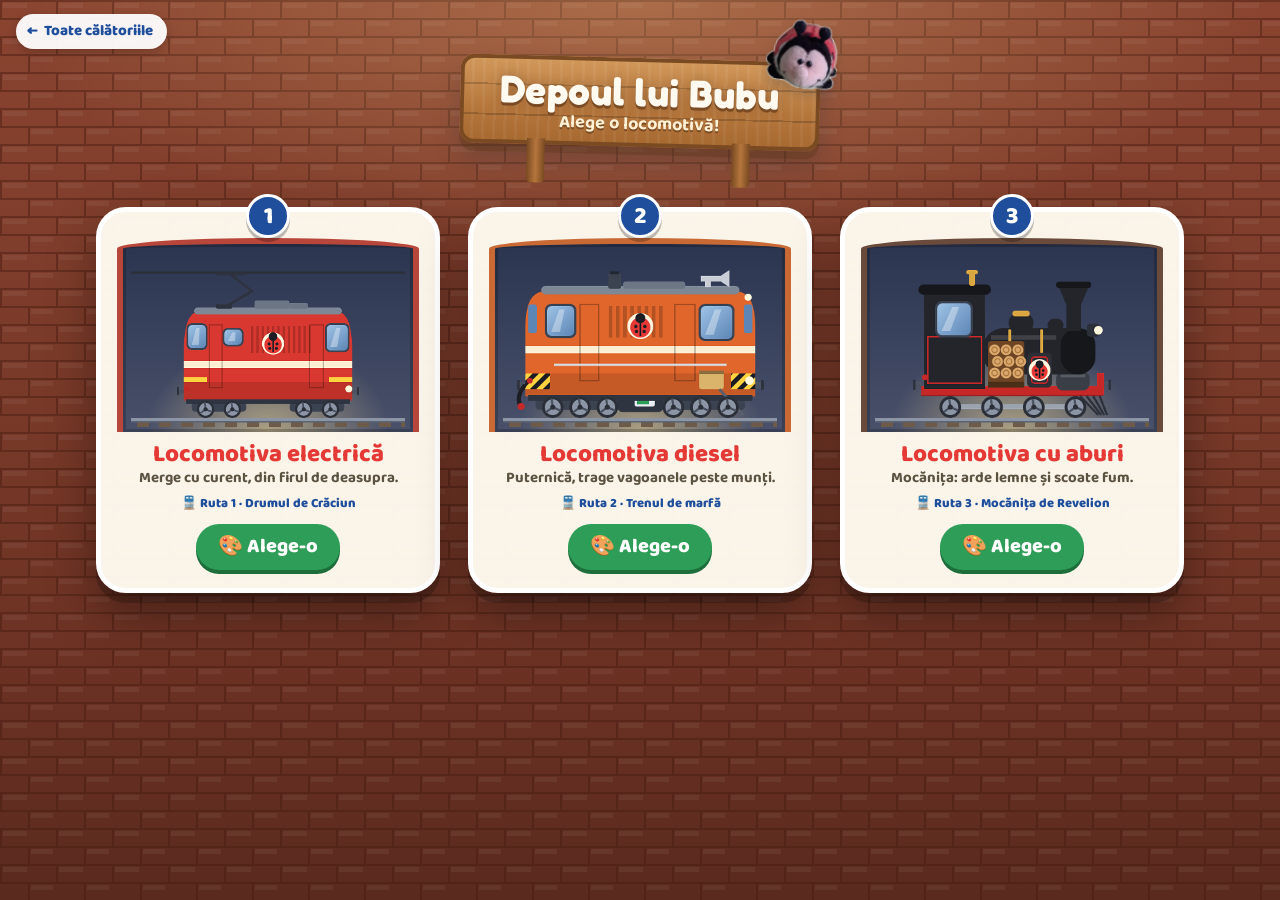
==== depot/index.html @ 258274a7 "Add a ticket to Bubu's depot, where the children pick a locomotive" ====
<!doctype html>
<html lang="ro">
<head>
  <meta charset="utf-8">
  <meta name="viewport" content="width=device-width, initial-scale=1, viewport-fit=cover">
  <title>Trenul lui Bubu – Depoul</title>
  <meta name="description" content="Depoul lui Bubu: copiii își aleg o locomotivă și o decorează, apoi o văd pe drum în călătorii.">
  <meta name="theme-color" content="#5a2f22">
  <link rel="icon" href="../shared/assets/favicon.ico" sizes="48x48">
  <link rel="icon" href="../shared/assets/icon-192.png" type="image/png" sizes="192x192">
  <link rel="preconnect" href="https://fonts.googleapis.com">
  <link rel="preconnect" href="https://fonts.gstatic.com" crossorigin>
  <link href="https://fonts.googleapis.com/css2?family=Baloo+2:wght@500;700;800&family=Fredoka:wght@700&display=swap" rel="stylesheet">
  <link rel="stylesheet" href="../shared/css/tokens.css">
  <!-- the wooden sign and the back button are the ones of the home page -->
  <link rel="stylesheet" href="../home/home.css">
  <link rel="stylesheet" href="depot.css">
</head>
<body class="depot">
  <header class="depot-head">
    <a class="home-back" id="back" href="../"><span aria-hidden="true">←</span> <span id="backLabel">Toate călătoriile</span></a>
    <div class="home-head">
      <div class="home-sign">
        <h1 class="home-title">Depoul lui Bubu</h1>
        <p class="home-subtitle" id="subtitle">Alege o locomotivă!</p>
        <img class="home-bubu" src="../shared/assets/bubu.webp" alt="" width="120" height="120">
      </div>
    </div>
  </header>

  <main class="depot-main">
    <!-- the locomotives, each in its bay of the depot (depot/depot.js) -->
    <ol class="bays" id="bays" aria-label="Locomotivele din depou"></ol>
    <!-- the chosen locomotive, in the workshop (depot/depot.js) -->
    <section class="workshop" id="workshop" aria-labelledby="workshopTitle" hidden></section>
  </main>

  <noscript><p class="depot-note">Pentru depou trebuie activat JavaScript în browser.</p></noscript>
  <script type="module" src="depot.js"></script>
</body>
</html>
---- shared/css/tokens.css ----
/* Trenul lui Bubu — the design tokens shared by every page: colours, the
   font, spacing and the one look of every box (glass and paper cards).
   The canvas uses the same values (shared/js/gfx/ui-style.js). */

:root {
  --night: #0b1a3a;
  --night-2: #13295a;
  --snow: #f4f8ff;
  --red: #e53935;
  --red-dark: #b71c1c;
  --green: #2e9d57;
  --green-dark: #1d6e3b;
  --gold: #ffcf3f;
  --ink: #1b2440;
  --paper: #fffaf0;
  --station-blue: #1f4f9c;
  --font: 'Baloo 2', 'Comic Sans MS', system-ui, sans-serif;
  --gap: clamp(8px, 1.4vmin, 14px);

  /* One look for every box in the game (the canvas uses the same values,
     see shared/js/gfx/ui-style.js). Two families:
       glass  dark blue, see-through, thin white line: the HUD, counters,
              buttons and controls over the game;
       paper  warm white card, thick white line: everything to read
              (announcements, results, briefings, station missions). */
  --glass: rgba(19, 41, 90, .85);
  --glass-line: 3px solid rgba(255, 255, 255, .9);
  --paper-card: rgba(255, 250, 240, .97);
  --paper-line: 5px solid #fff;
  --radius-s: 18px;
  --radius-m: 24px;
  --radius-l: 30px;
  /* shadows: a solid one under the box (it "stands" on the page) plus, for
     big cards, one soft shadow — painted once, never animated */
  --shadow-s: 0 4px 0 rgba(0, 0, 0, .25);
  --shadow-l: 0 10px 0 rgba(0, 0, 0, .2), 0 22px 48px rgba(0, 0, 0, .35);
  /* the springy curve every box uses to come in */
  --spring: cubic-bezier(.2, 1.35, .4, 1);
}
---- home/home.css ----
/* Trenul lui Bubu — the home page: the season's landscape with the train,
   then the list of journeys.
   It uses the shared design tokens (shared/css/tokens.css): the cards are
   "paper" cards, like everything to read in the game. Only the tickets
   move: under the finger or the mouse they lift, so it is clear they open
   a journey. */

* { box-sizing: border-box; }

html { min-height: 100%; }

/* the colours of every season (home/season.js marks <html> with it): the
   ground under the landscape, continuing its meadow (the same colour as the
   meadowDark of the season in home/landscape.js), and the words on it */
:root[data-season="winter"] { --ground: #eaf1fa; --ground-ink: #2b3a55; }
:root[data-season="spring"] { --ground: #86cc63; --ground-ink: #fff; }
:root[data-season="summer"] { --ground: #6cb851; --ground-ink: #fff; }
:root[data-season="autumn"] { --ground: #bba95c; --ground-ink: #3b2a14; }

body {
  margin: 0;
  overflow-x: clip;
  min-height: 100vh;
  padding: 0 0 max(16px, env(safe-area-inset-bottom));
  font-family: var(--font);
  color: var(--ground-ink, var(--snow));
  /* the meadow of the landscape goes on under the journeys */
  background: var(--ground, var(--night));
}

/* ---------- The landscape, with the name of the game on a station board ---------- */
.home-hero {
  position: relative;
  /* tall enough that the train and the children are big, low enough that
     the journeys show under it; on a tall phone not so tall that the train
     is cut at the sides */
  height: clamp(230px, min(42svh, 125vw), 560px);
  overflow: hidden;
  container: hero / size;   /* where the board stands depends on the shape of the landscape */
  background: var(--ground);
}
.home-scene { position: absolute; inset: 0; }
.home-scene svg { display: block; width: 100%; height: 100%; }
/* the train stands at the left of the landscape; where only its middle
   shows (a tall strip), the train comes to the right, so it is seen */
.land-train { transform: translateX(440px); }

.home-head {
  position: relative;
  display: flex;
  justify-content: center;
  padding: 12px 16px 0;
}
/* back to the village of lumea-lui-bubu, at the top left: above the board
   on narrow screens, in the corner on wide ones */
.home-back {
  position: relative;
  z-index: 2;
  display: flex;
  align-items: center;
  gap: 6px;
  width: fit-content;
  margin: max(10px, env(safe-area-inset-top)) 0 0 max(12px, env(safe-area-inset-left));
  padding: 5px 14px 6px 11px;
  border-radius: 999px;
  background: rgba(255, 255, 255, .94);
  color: var(--station-blue);
  font-size: 15px;
  font-weight: 800;
  text-decoration: none;
  box-shadow: 0 3px 8px rgba(0, 0, 0, .2);
}
.home-back:hover, .home-back:focus-visible { background: #fff; }
.home-back:focus-visible { outline: 4px solid var(--gold); outline-offset: 2px; }

/* the name of the game on a wooden sign, the same as the sign at the
   entrance of lumea-lui-bubu: three planks with a nail in every corner, a
   dark wooden edge, a little crooked (the other way), on two thick posts;
   Bubu sits on its top right corner */
.home-sign {
  --wood: #b5763c;
  --wood-dark: #7a4a22;
  --wood-light: #d39a5c;
  position: relative;
  isolation: isolate;
  --post: clamp(24px, 3vw, 44px);
  margin-top: clamp(40px, 8vw, 60px);
  padding: clamp(8px, 1.4vw, 14px) clamp(22px, 4vw, 40px) clamp(8px, 1.3vw, 12px);
  border-radius: 14px;
  background:
    radial-gradient(circle, #5a3416 0 3px, transparent 4px) 12px 12px / calc(100% - 24px) calc(100% - 24px) no-repeat,
    linear-gradient(180deg, transparent 0 32%, rgba(0, 0, 0, .18) 32% 34%, transparent 34% 66%, rgba(0, 0, 0, .18) 66% 68%, transparent 68%),
    repeating-linear-gradient(90deg, rgba(255, 255, 255, .05) 0 3px, transparent 3px 11px),
    linear-gradient(180deg, var(--wood-light), var(--wood) 60%, #a5682f);
  box-shadow: inset 0 0 0 4px var(--wood-dark), 0 8px 0 rgba(90, 52, 22, .35), 0 16px 26px rgba(43, 42, 58, .25);
  text-align: center;
  transform: rotate(1.5deg);   /* crooked the other way than the sign of lumea-lui-bubu, as in a mirror */
}
/* the two posts, going down behind the board */
.home-sign::before, .home-sign::after {
  content: "";
  position: absolute;
  z-index: -1;
  top: calc(100% - 6px);
  width: 18px;
  height: calc(var(--post) + 6px);
  border-radius: 0 0 4px 4px;
  background: linear-gradient(90deg, var(--wood-dark), var(--wood) 50%, var(--wood-dark));
}
.home-sign::before { left: 19%; }
.home-sign::after { right: 19%; }
.home-title {
  margin: 0;
  font-family: "Fredoka", var(--font);
  font-size: clamp(28px, 6vw, 46px);
  font-weight: 700;
  line-height: 1.05;
  color: #fffaf0;
  letter-spacing: .5px;
  text-shadow: 0 3px 0 var(--wood-dark), 0 0 12px rgba(90, 52, 22, .35);
}
.home-subtitle {
  margin: 2px 0 0;
  font-size: clamp(15px, 2.4vw, 19px);
  font-weight: 700;
  line-height: 1.15;
  color: #fff1d6;
  text-shadow: 0 2px 0 var(--wood-dark);
}
.home-bubu {
  position: absolute;
  z-index: 2;
  right: -18px;
  top: clamp(-58px, -6vw, -40px);
  width: clamp(56px, 9vw, 88px);
  height: auto;
  transform: rotate(8deg);
  filter: drop-shadow(0 6px 6px rgba(43, 42, 58, .25));
}

/* wide screens: the back button in the top left corner */
@media (min-aspect-ratio: 4/3) {
  .home-back { position: absolute; top: max(14px, env(safe-area-inset-top)); left: max(16px, env(safe-area-inset-left)); margin: 0; }
  .home-bubu { width: clamp(52px, 5.6vw, 76px); top: clamp(-46px, -3.4vw, -34px); }
  .home-title { font-size: clamp(26px, 3vw, 44px); }
  .home-subtitle { font-size: clamp(14px, 1.4vw, 19px); }
}

/* a wide, low landscape (laptops, tablets and phones held sideways): the
   board stands at the right of the train, its posts down by the track. The
   track lies 156 units above the bottom of the landscape (2800 × 950), which
   is cut to fill the strip: so 5.57% of its width above it, or 16.4% of its
   height when the strip is tall for its width. */
@container hero (min-aspect-ratio: 2/1) {
  .land-train { transform: none; }
  /* as far from the edge as the sign of lumea-lui-bubu (9% of the width) */
  .home-head { position: absolute; right: 9cqw; bottom: max(5.57cqw, 16.4cqh); padding: 0; }
  .home-sign { margin: 0 0 var(--post); }
}

/* ---------- Season filter (only with journeys of several seasons) ---------- */
.season-bar {
  display: flex;
  flex-wrap: wrap;
  justify-content: center;
  gap: 10px;
  margin: 0 auto 20px;
}
.season-btn {
  padding: 8px 18px;
  border: var(--glass-line);
  border-radius: 999px;
  background: var(--glass);
  color: #fff;
  font: inherit;
  font-size: 18px;
  font-weight: 700;
  box-shadow: var(--shadow-s);
  cursor: pointer;
}
.season-btn[aria-pressed="true"] { background: var(--gold); color: var(--ink); }

/* ---------- Journeys ---------- */
.home-main { position: relative; max-width: 1100px; margin: 0 auto; padding: 12px 16px 24px; }
/* the scenery behind the cards, across the whole width of the page */
.home-ground {
  position: absolute;
  top: 0;
  bottom: 0;
  left: calc(50% - 50vw);
  width: 100vw;
  pointer-events: none;
}
.home-ground svg { display: block; width: 100%; height: 100%; }
/* narrow screens: the card fills the width, the scenery would only peek out at the edges */
@media (max-width: 640px) {
  .home-ground { display: none; }
}
.home-main > :not(.home-ground) { position: relative; }

.route-list {
  list-style: none;
  margin: 0;
  padding: 0;
  display: grid;
  /* the cards stand in the middle, the scenery shows at their sides */
  grid-template-columns: repeat(auto-fit, minmax(min(100%, 320px), 380px));
  justify-content: center;
  gap: var(--list-gap) var(--list-gap);
  --list-gap: clamp(14px, 2.4vw, 24px);
}
.route-item[hidden] { display: none; }

/* a journey's card is a train ticket: the main part with a coloured band,
   then a perforation with a notch at each end, then the stub with the
   stamp (new, under way, done) and the button. The notches are cut out of
   the card (mask), so the shadow is drawn around the cut shape (filter). */
.route-item {
  filter: drop-shadow(0 3px 2px rgba(60, 40, 10, .35)) drop-shadow(0 10px 16px rgba(20, 40, 20, .3));
  /* lying a little crooked, like real tickets put on a table */
  transform: rotate(-.8deg);
  transition: transform .22s var(--spring), filter .22s ease;
}
.route-item:nth-child(even) { transform: rotate(.7deg); }
/* under the mouse (or focused): the ticket is picked up, straight, closer */
.route-item:has(.route-card:hover), .route-item:has(.route-card:focus-visible) {
  z-index: 1;
  filter: drop-shadow(0 6px 4px rgba(60, 40, 10, .3)) drop-shadow(0 22px 26px rgba(20, 40, 20, .38));
  transform: translateY(-8px) scale(1.035) rotate(0deg);
}
.route-item:has(.route-card:active) { transform: translateY(-3px) scale(1.01); transition-duration: .08s; }
.route-card {
  --stub: 104px;
  /* light yellow-brown cardboard: fine fibres (a noise drawn by the browser), a faint grain, the board */
  --fibres: url("data:image/svg+xml,%3Csvg xmlns='http://www.w3.org/2000/svg' width='180' height='180'%3E%3Cfilter id='n'%3E%3CfeTurbulence type='fractalNoise' baseFrequency='.85' numOctaves='3' stitchTiles='stitch'/%3E%3CfeColorMatrix values='0 0 0 0 .38 0 0 0 0 .26 0 0 0 0 .1 0 0 0 .22 0'/%3E%3C/filter%3E%3Crect width='100%25' height='100%25' filter='url(%23n)'/%3E%3C/svg%3E");
  --grain: repeating-linear-gradient(12deg, rgba(120, 85, 35, .05) 0 1px, transparent 1px 6px);
  --card: linear-gradient(170deg, #f1dfae, #e6cf96 60%, #dfc588);
  display: flex;
  height: 100%;
  background: var(--fibres), var(--grain), var(--card);
  color: var(--ink);
  border-radius: 16px;
  text-decoration: none;
  -webkit-mask:
    radial-gradient(circle 10px at calc(100% - var(--stub)) 0, transparent 9.5px, #000 10px) top / 100% 51% no-repeat,
    radial-gradient(circle 10px at calc(100% - var(--stub)) 100%, transparent 9.5px, #000 10px) bottom / 100% 51% no-repeat;
  mask:
    radial-gradient(circle 10px at calc(100% - var(--stub)) 0, transparent 9.5px, #000 10px) top / 100% 51% no-repeat,
    radial-gradient(circle 10px at calc(100% - var(--stub)) 100%, transparent 9.5px, #000 10px) bottom / 100% 51% no-repeat;
}
.route-card { position: relative; overflow: hidden; cursor: pointer; }
/* a gleam crossing the ticket when it is picked up (glossy printed card) */
.route-card::after {
  content: "";
  position: absolute;
  inset: 0;
  background: linear-gradient(105deg, transparent 35%, rgba(255, 255, 255, .55) 48%, transparent 60%) no-repeat;
  background-size: 250% 100%;
  background-position: 130% 0;
  pointer-events: none;
}
.route-card:hover::after, .route-card:focus-visible::after { background-position: -30% 0; transition: background-position .7s ease; }
.route-card:hover .route-go, .route-card:focus-visible .route-go { transform: scale(1.12); box-shadow: 0 3px 0 var(--green-dark), 0 0 0 4px rgba(255, 255, 255, .7); }
.route-card:hover .route-go::after, .route-card:focus-visible .route-go::after { content: " ▶"; }
.route-card:focus-visible .ticket-main { outline: 4px solid var(--gold); outline-offset: -6px; }
.route-card--plain { padding: 20px; font-size: 20px; font-weight: 700; }

.ticket-main {
  flex: 1;
  min-width: 0;
  display: flex;
  flex-direction: column;
  /* the perforation before the stub: a row of little punched holes */
  background: radial-gradient(circle, #9c7d48 1.7px, transparent 2.2px) right 0 top 4px / 6px 9px repeat-y;
  padding-right: 6px;
}
/* the band at the top, printed in dark brown */
.ticket-head {
  display: flex;
  justify-content: space-between;
  margin: 0;
  padding: 5px 14px 6px;
  /* dark brown ink printed on the cardboard (its fibres show through) */
  background: var(--fibres), var(--grain), linear-gradient(90deg, #5e3a1c, #73492a);
  color: #f6e6c2;
  font-size: 11.5px;
  font-weight: 800;
  letter-spacing: .08em;
  text-transform: uppercase;
}
.ticket-row { flex: 1; display: flex; align-items: center; gap: 12px; padding: 12px 14px 14px; }
/* the small picture, framed like a photo */
.ticket-pic {
  flex: 0 0 64px;
  height: 64px;
  overflow: hidden;
  border: 3px solid #fff;
  border-radius: 14px;
  box-shadow: 0 2px 6px rgba(0, 0, 0, .18);
}
.ticket-pic svg { display: block; width: 100%; height: 100%; }
.ticket-words { min-width: 0; display: flex; flex-direction: column; gap: 3px; }
.route-title { margin: 0; font-size: 20px; font-weight: 800; line-height: 1.05; color: var(--red); }
.route-way {
  display: flex;
  align-items: center;
  gap: 6px;
  margin: 0;
  font-size: 14px;
  font-weight: 800;
  color: var(--station-blue);
}
/* the line between the two stations, with a dot at each end */
.route-line {
  position: relative;
  flex: 0 0 28px;
  height: 8px;
  background: linear-gradient(currentColor, currentColor) center / calc(100% - 8px) 2px no-repeat;
}
.route-line::before, .route-line::after {
  content: "";
  position: absolute;
  top: 0;
  width: 8px;
  height: 8px;
  border-radius: 50%;
  background: currentColor;
}
.route-line::before { left: 0; }
.route-line::after { right: 0; }
.ticket-meta { margin: 0; font-size: 12px; font-weight: 700; color: #8a7448; }
/* what waits on the journey: printed on a yellow band, so it is seen at once */
.ticket-missions {
  align-self: flex-start;
  margin: 3px 0 0;
  padding: 1px 9px 2px;
  border-radius: 6px;
  background: var(--gold);
  color: var(--ink);
  font-size: 13px;
  font-weight: 800;
  box-shadow: 0 2px 0 #c99a1a;
}
.ticket-missions[hidden] { display: none; }

/* the stub: its colour and its stamp tell how far the journey got */
.ticket-stub {
  position: relative;
  flex: 0 0 var(--stub);
  display: flex;
  flex-direction: column;
  align-items: center;
  justify-content: center;
  gap: 6px;
  padding: 10px 8px;
  /* the same cardboard, a little darker; its tint tells how far the journey got */
  background: var(--fibres), var(--grain), linear-gradient(rgba(130, 90, 30, .1), rgba(130, 90, 30, .1)), var(--card);
  --stamp: var(--station-blue);
}
.is-started .ticket-stub { background: var(--fibres), var(--grain), linear-gradient(rgba(255, 196, 0, .22), rgba(255, 196, 0, .22)), var(--card); --stamp: #9a6400; }
.is-finished .ticket-stub { background: var(--fibres), var(--grain), linear-gradient(rgba(46, 157, 87, .2), rgba(46, 157, 87, .2)), var(--card); --stamp: var(--green-dark); }
.ticket-stamp {
  display: grid;
  place-items: center;
  width: 60px;
  height: 60px;
  padding: 4px;
  border: 3px double var(--stamp);
  border-radius: 50%;
  color: var(--stamp);
  font-size: 12px;
  font-weight: 800;
  line-height: 1.05;
  text-align: center;
  text-transform: uppercase;
  transform: rotate(-12deg);
}
.is-finished .ticket-stamp { border-style: solid; background: rgba(255, 255, 255, .6); }
/* the serial number, printed in red along the edge of the stub */
.ticket-serial {
  position: absolute;
  top: 50%;
  right: -36px;
  width: 92px;
  font-family: ui-monospace, "Courier New", monospace;
  font-size: 8px;
  font-weight: 700;
  letter-spacing: .06em;
  color: rgba(183, 28, 28, .75);
  text-align: center;
  white-space: nowrap;
  transform: translateY(-50%) rotate(90deg);
}
.route-stars { margin-top: -2px; font-size: 13px; font-weight: 800; color: #b07800; }
.route-go {
  transition: transform .18s var(--spring);
  box-shadow: 0 3px 0 var(--green-dark);
  padding: 3px 12px 5px;
  border-radius: 999px;
  background: var(--green);
  color: #fff;
  font-size: 14px;
  font-weight: 800;
}

/* the ticket to the depot, under the journeys: the same ticket, printed in
   green, with a palette for a stamp */
.depot-item { max-width: 380px; margin: var(--list-gap, 20px) auto 0; --list-gap: clamp(14px, 2.4vw, 24px); }
.depot-card .ticket-head { background: var(--fibres), var(--grain), linear-gradient(90deg, #1d5a3a, #2a7049); }
.depot-card .route-title { color: var(--green-dark); }
.depot-card .ticket-stub { background: var(--fibres), var(--grain), linear-gradient(rgba(46, 157, 87, .16), rgba(46, 157, 87, .16)), var(--card); --stamp: var(--green-dark); }
.depot-card .ticket-stamp { font-size: 28px; border-style: solid; background: rgba(255, 255, 255, .6); }
.depot-card .route-go { background: var(--station-blue); box-shadow: 0 3px 0 #143769; }
.depot-card:hover .route-go, .depot-card:focus-visible .route-go { box-shadow: 0 3px 0 #143769, 0 0 0 4px rgba(255, 255, 255, .7); }
.depot-item { transform: rotate(.6deg); }

/* hidden on the screen, read by screen readers */
.sr-only {
  position: absolute;
  width: 1px;
  height: 1px;
  overflow: hidden;
  clip-path: inset(50%);
  white-space: nowrap;
}

/* each season colours its card's season label */
.season--winter { --season: #1f4f9c; }
.season--spring { --season: #c2477a; }
.season--summer { --season: #c27a00; }
.season--autumn { --season: #b5451b; }

/* ---------- "Vezi toate călătoriile ↓" ----------
   shown by home/home.js only while the page is at the top and a journey is
   hidden below the screen; a tap jumps to it (like lumea-lui-bubu, but still) */
.scroll-hint {
  position: fixed;
  z-index: 20;
  left: 50%;
  bottom: calc(16px + env(safe-area-inset-bottom, 0px));
  display: inline-flex;
  align-items: center;
  gap: 8px;
  min-height: 48px;
  padding: 8px 22px 10px;
  border: 3px solid #fff;
  border-radius: 999px;
  background: var(--station-blue);
  color: #fff;
  font: inherit;
  font-size: 18px;
  font-weight: 800;
  box-shadow: 0 6px 16px rgba(20, 40, 60, .35);
  cursor: pointer;
  transform: translateX(-50%);
}
.scroll-hint[hidden] { display: none; }
/* wide screens: in the bottom right corner, where it does not cover a card */
@media (min-width: 641px) {
  .scroll-hint { left: auto; right: 24px; transform: none; }
}
/* sideways phones: small, in the bottom left corner, away from the ticket's button */
@media (max-height: 520px) and (orientation: landscape) {
  .scroll-hint { left: 16px; right: auto; bottom: 10px; min-height: 40px; padding: 4px 14px 6px; font-size: 15px; }
}

/* ---------- Footer ---------- */
.home-foot { margin: 12px 16px 8px; text-align: center; font-size: 15px; opacity: .85; }
.home-foot p { margin: 0 0 4px; }
.home-author { font-size: 17px; font-weight: 700; }

@media (prefers-reduced-motion: reduce) {
  .route-item, .route-go { transition: none; }
  .route-card:hover::after, .route-card:focus-visible::after { transition: none; }
}

/* sideways phones: the landscape fills the screen, with a low sign */
@media (max-height: 520px) and (orientation: landscape) {
  .home-hero { height: 64svh; }
  .home-sign { --post: 22px; }
  .home-head { right: 6vw; }   /* like the sign of lumea-lui-bubu on sideways phones */
  .home-bubu { width: 46px; top: -32px; right: -24px; }
  .home-title { font-size: 26px; }
  .home-subtitle { font-size: 14px; }
}
---- depot/depot.css ----
/* Trenul lui Bubu — the depot: a brick hall with big arched doors, a
   locomotive standing in each; then the workshop with the chosen one.
   The wooden sign and the back button come from home/home.css. */

body.depot {
  color: var(--snow);
  /* the brick wall of the hall, warm and a little dark, lit from above:
     rows of bricks, every other row moved by half a brick */
  background:
    radial-gradient(ellipse 70% 40% at 50% 0, rgba(255, 214, 140, .28), transparent 70%),
    url("data:image/svg+xml,%3Csvg xmlns='http://www.w3.org/2000/svg' width='56' height='36'%3E%3Cg fill='none' stroke='%23441a10' stroke-opacity='.45' stroke-width='2'%3E%3Cpath d='M0 1H56M0 19H56M1 1V19M29 19V37'/%3E%3C/g%3E%3Cg fill='%23fff' fill-opacity='.05'%3E%3Crect x='3' y='3' width='24' height='5'/%3E%3Crect x='31' y='21' width='22' height='5'/%3E%3C/g%3E%3C/svg%3E") 0 0 / 56px 36px,
    linear-gradient(#8a4430, #6e3324 70%, #5a2a1e);
  background-attachment: fixed;
}

.depot-head { position: relative; padding-bottom: clamp(36px, 5vw, 52px); }
.depot-head .home-sign { margin-top: clamp(30px, 6vw, 46px); }

.depot-main { max-width: 1120px; margin: 0 auto; padding: 8px 16px 32px; }

/* ---------- The bays: one locomotive in each ---------- */
.bays {
  list-style: none;
  margin: 0;
  padding: 0;
  display: grid;
  grid-template-columns: repeat(auto-fit, minmax(min(100%, 300px), 1fr));
  gap: clamp(16px, 2.6vw, 28px);
}
.bays[hidden] { display: none; }

.bay-card {
  position: relative;
  display: flex;
  flex-direction: column;
  align-items: center;
  gap: 10px;
  height: 100%;
  padding: 26px 16px 18px;
  border: var(--paper-line);
  border-radius: var(--radius-l);
  background: var(--paper-card);
  color: var(--ink);
  text-align: center;
  text-decoration: none;
  box-shadow: var(--shadow-l);
  transition: transform .18s var(--spring);
}
.bay-card:hover, .bay-card:focus-visible { transform: translateY(-6px) rotate(-.6deg); }
.bay-card:focus-visible { outline: 5px solid var(--gold); outline-offset: 3px; }
.bay-card:active { transform: translateY(-2px) scale(.98); }

/* the number of the bay, on an enamel plate above the door */
.bay-plate {
  position: absolute;
  top: -18px;
  left: 50%;
  display: grid;
  place-items: center;
  width: 44px;
  height: 44px;
  border: 3px solid #fff;
  border-radius: 50%;
  background: var(--station-blue);
  color: #fff;
  font-size: 24px;
  font-weight: 800;
  box-shadow: var(--shadow-s);
  transform: translateX(-50%);
}

/* the arched door of the depot, the locomotive standing inside */
.bay-door {
  display: block;
  width: 100%;
  padding: 18px 8px 0;
  border: 6px solid #a5543a;
  border-bottom: 0;
  border-radius: 999px 999px 0 0 / 70px 70px 0 0;
  background:
    radial-gradient(ellipse 60% 70% at 50% 100%, rgba(255, 226, 150, .55), transparent 70%),
    linear-gradient(#2c3550, #48506a);
  box-shadow: inset 0 0 0 3px rgba(0, 0, 0, .2);
}
.bay-loco { display: block; width: 100%; height: clamp(130px, 18vw, 170px); }

.bay-words { display: flex; flex-direction: column; gap: 2px; }
.bay-name { font-size: 24px; font-weight: 800; line-height: 1.05; color: var(--red); }
.bay-about { font-size: 15px; font-weight: 700; line-height: 1.2; color: #5b5240; }
.bay-route { margin-top: 4px; font-size: 13px; font-weight: 800; color: var(--station-blue); }

.bay-go {
  margin-top: auto;
  padding: 6px 22px 8px;
  border-radius: 999px;
  background: var(--green);
  color: #fff;
  font-size: 20px;
  font-weight: 800;
  box-shadow: 0 4px 0 var(--green-dark);
}
.bay-card:hover .bay-go, .bay-card:focus-visible .bay-go { filter: brightness(1.08); }

/* every locomotive's door is lit in its own colour */
.bay--electric .bay-door { border-color: #b8463a; }
.bay--diesel .bay-door { border-color: #c96a35; }
.bay--steam .bay-door { border-color: #6a4a3a; }

/* ---------- The workshop: the chosen locomotive ---------- */
.workshop {
  max-width: 760px;
  margin: 0 auto;
  padding: 22px clamp(14px, 3vw, 28px) 24px;
  border: var(--paper-line);
  border-radius: var(--radius-l);
  background: var(--paper-card);
  color: var(--ink);
  text-align: center;
  box-shadow: var(--shadow-l);
}
.workshop[hidden] { display: none; }
.workshop-title { margin: 0 0 12px; font-size: clamp(24px, 4vw, 32px); font-weight: 800; color: var(--red); }
.workshop-stage {
  padding: 18px 10px 0;
  border-radius: var(--radius-m);
  background:
    radial-gradient(ellipse 60% 70% at 50% 100%, rgba(255, 226, 150, .55), transparent 70%),
    linear-gradient(#2c3550, #48506a);
}
.workshop-loco { display: block; width: 100%; height: clamp(170px, 32vw, 280px); }
.workshop-note { margin: 16px 0 14px; font-size: 18px; font-weight: 700; color: #5b5240; }
.workshop-other {
  display: inline-block;
  padding: 6px 22px 8px;
  border-radius: 999px;
  background: var(--station-blue);
  color: #fff;
  font-size: 18px;
  font-weight: 800;
  text-decoration: none;
  box-shadow: 0 4px 0 #143769;
}
.workshop-other:focus-visible { outline: 4px solid var(--gold); outline-offset: 3px; }

.depot-note { text-align: center; font-size: 18px; }

@media (prefers-reduced-motion: reduce) {
  .bay-card { transition: none; }
}
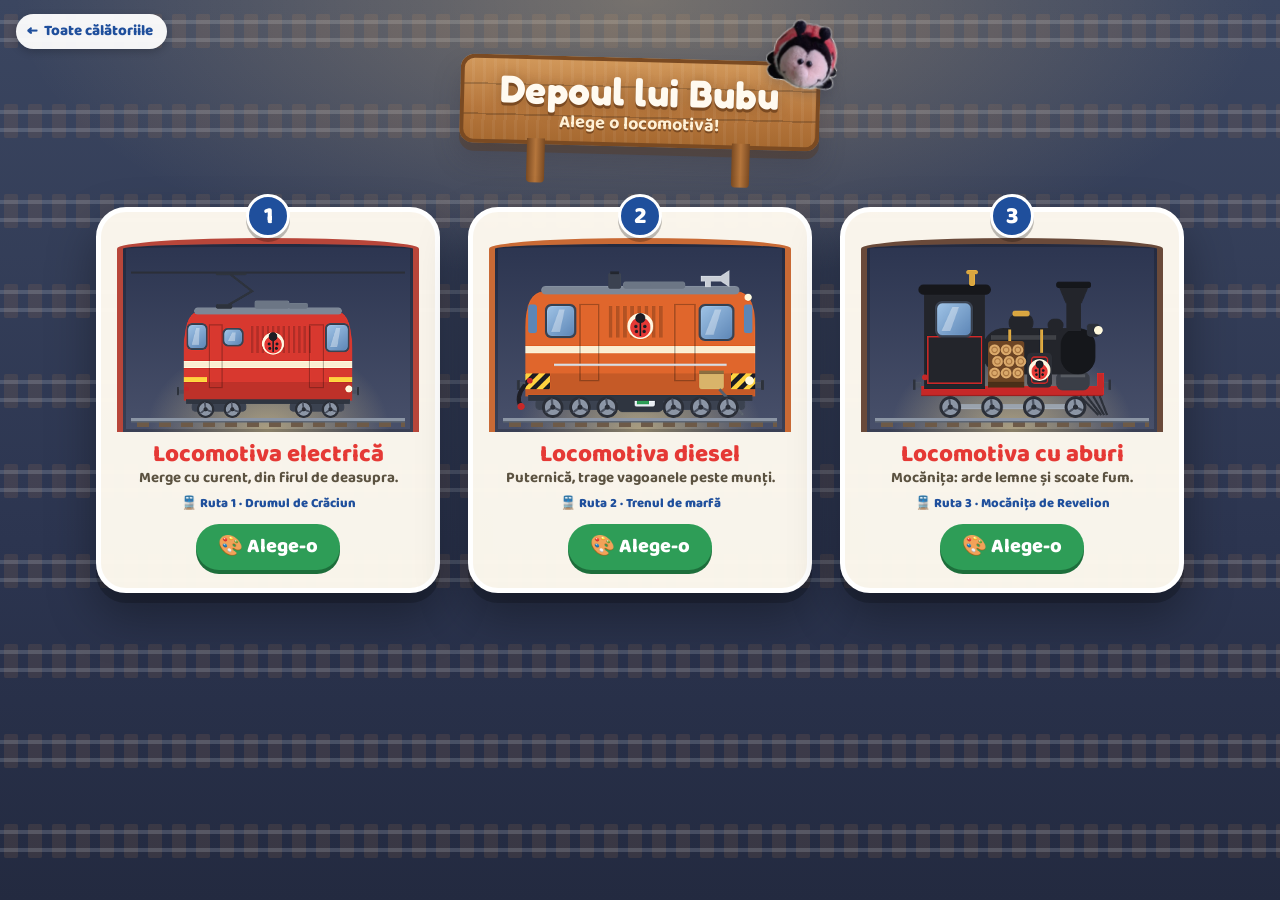
==== commit daec6a1c: "Show tracks instead of bricks on the depot's background" ====
--- a/depot/index.html
+++ b/depot/index.html
@@ -5,7 +5,7 @@
   <meta name="viewport" content="width=device-width, initial-scale=1, viewport-fit=cover">
   <title>Trenul lui Bubu – Depoul</title>
   <meta name="description" content="Depoul lui Bubu: copiii își aleg o locomotivă și o decorează, apoi o văd pe drum în călătorii.">
-  <meta name="theme-color" content="#5a2f22">
+  <meta name="theme-color" content="#2c3550">
   <link rel="icon" href="../shared/assets/favicon.ico" sizes="48x48">
   <link rel="icon" href="../shared/assets/icon-192.png" type="image/png" sizes="192x192">
   <link rel="preconnect" href="https://fonts.googleapis.com">
--- a/home/home.css
+++ b/home/home.css
@@ -207,7 +207,7 @@
   grid-template-columns: repeat(auto-fit, minmax(min(100%, 320px), 380px));
   justify-content: center;
   gap: var(--list-gap) var(--list-gap);
-  --list-gap: clamp(14px, 2.4vw, 24px);
+  --list-gap: clamp(16px, 2.6vw, 28px);
 }
 .route-item[hidden] { display: none; }
 
@@ -270,10 +270,51 @@
   min-width: 0;
   display: flex;
   flex-direction: column;
-  /* the perforation before the stub: a row of little punched holes */
-  background: radial-gradient(circle, #9c7d48 1.7px, transparent 2.2px) right 0 top 4px / 6px 9px repeat-y;
+  /* the perforation before the stub: a row of little punched holes; under
+     the print, fine wavy lines like on the safety paper of real tickets */
+  background:
+    radial-gradient(circle, #9c7d48 1.7px, transparent 2.2px) right 0 top 4px / 6px 9px repeat-y,
+    url("data:image/svg+xml,%3Csvg xmlns='http://www.w3.org/2000/svg' width='60' height='16'%3E%3Cg fill='none' stroke='%239c7d48' stroke-opacity='.16' stroke-width='.8'%3E%3Cpath d='M0 4 Q15 0 30 4 T60 4M0 12 Q15 8 30 12 T60 12'/%3E%3Cpath d='M0 8 Q15 12 30 8 T60 8' stroke-opacity='.1'/%3E%3C/g%3E%3C/svg%3E") 0 0 / 60px 16px;
   padding-right: 6px;
 }
+/* everything printed on the ticket sits in a thin printed frame */
+.ticket-body {
+  flex: 1;
+  display: flex;
+  flex-direction: column;
+  margin: 7px 6px 8px 8px;
+  border: 1.5px solid rgba(94, 58, 28, .35);
+  border-radius: 9px;
+}
+/* the fields of the ticket, each with its small printed label */
+.ticket-fields {
+  display: grid;
+  grid-template-columns: 1.25fr 1fr .9fr;
+  margin: 0;
+  border-top: 1.5px solid rgba(94, 58, 28, .35);
+}
+.ticket-field { min-width: 0; padding: 3px 8px 5px; }
+.ticket-field + .ticket-field { border-left: 1.5px solid rgba(94, 58, 28, .35); }
+.ticket-field dt {
+  font-size: 9.5px;
+  font-weight: 800;
+  letter-spacing: .1em;
+  text-transform: uppercase;
+  color: #8a7448;
+}
+.ticket-field dd {
+  margin: 0;
+  overflow: hidden;
+  font-size: 13.5px;
+  font-weight: 800;
+  line-height: 1.2;
+  color: var(--ink);
+  white-space: nowrap;
+  text-overflow: ellipsis;
+}
+/* the missions, the reason of the journey: marked in yellow, as with a highlighter */
+.ticket-field--missions { background: rgba(255, 207, 63, .55); border-radius: 0 0 7px 0; }
+.ticket-field--missions dd { color: #7a3d00; }
 /* the band at the top, printed in dark brown */
 .ticket-head {
   display: flex;
@@ -288,7 +329,7 @@
   letter-spacing: .08em;
   text-transform: uppercase;
 }
-.ticket-row { flex: 1; display: flex; align-items: center; gap: 12px; padding: 12px 14px 14px; }
+.ticket-row { flex: 1; display: flex; align-items: center; gap: 12px; padding: 9px 10px; }
 /* the small picture, framed like a photo */
 .ticket-pic {
   flex: 0 0 64px;
@@ -328,20 +369,6 @@
 }
 .route-line::before { left: 0; }
 .route-line::after { right: 0; }
-.ticket-meta { margin: 0; font-size: 12px; font-weight: 700; color: #8a7448; }
-/* what waits on the journey: printed on a yellow band, so it is seen at once */
-.ticket-missions {
-  align-self: flex-start;
-  margin: 3px 0 0;
-  padding: 1px 9px 2px;
-  border-radius: 6px;
-  background: var(--gold);
-  color: var(--ink);
-  font-size: 13px;
-  font-weight: 800;
-  box-shadow: 0 2px 0 #c99a1a;
-}
-.ticket-missions[hidden] { display: none; }
 
 /* the stub: its colour and its stamp tell how far the journey got */
 .ticket-stub {
@@ -376,20 +403,12 @@
   transform: rotate(-12deg);
 }
 .is-finished .ticket-stamp { border-style: solid; background: rgba(255, 255, 255, .6); }
-/* the serial number, printed in red along the edge of the stub */
-.ticket-serial {
-  position: absolute;
-  top: 50%;
-  right: -36px;
-  width: 92px;
-  font-family: ui-monospace, "Courier New", monospace;
-  font-size: 8px;
-  font-weight: 700;
-  letter-spacing: .06em;
-  color: rgba(183, 28, 28, .75);
-  text-align: center;
-  white-space: nowrap;
-  transform: translateY(-50%) rotate(90deg);
+.ticket-control {
+  font-size: 9.5px;
+  font-weight: 800;
+  letter-spacing: .14em;
+  text-transform: uppercase;
+  color: #8a7448;
 }
 .route-stars { margin-top: -2px; font-size: 13px; font-weight: 800; color: #b07800; }
 .route-go {
@@ -412,7 +431,6 @@
 .depot-card .ticket-stamp { font-size: 28px; border-style: solid; background: rgba(255, 255, 255, .6); }
 .depot-card .route-go { background: var(--station-blue); box-shadow: 0 3px 0 #143769; }
 .depot-card:hover .route-go, .depot-card:focus-visible .route-go { box-shadow: 0 3px 0 #143769, 0 0 0 4px rgba(255, 255, 255, .7); }
-.depot-item { transform: rotate(.6deg); }
 
 /* hidden on the screen, read by screen readers */
 .sr-only {
--- a/depot/depot.css
+++ b/depot/depot.css
@@ -1,15 +1,15 @@
-/* Trenul lui Bubu — the depot: a brick hall with big arched doors, a
+/* Trenul lui Bubu — the depot: tracks side by side, big arched doors, a
    locomotive standing in each; then the workshop with the chosen one.
    The wooden sign and the back button come from home/home.css. */
 
 body.depot {
   color: var(--snow);
-  /* the brick wall of the hall, warm and a little dark, lit from above:
-     rows of bricks, every other row moved by half a brick */
+  /* the floor of the depot seen from above: tracks side by side, faint,
+     under the warm light of the lamps */
   background:
-    radial-gradient(ellipse 70% 40% at 50% 0, rgba(255, 214, 140, .28), transparent 70%),
-    url("data:image/svg+xml,%3Csvg xmlns='http://www.w3.org/2000/svg' width='56' height='36'%3E%3Cg fill='none' stroke='%23441a10' stroke-opacity='.45' stroke-width='2'%3E%3Cpath d='M0 1H56M0 19H56M1 1V19M29 19V37'/%3E%3C/g%3E%3Cg fill='%23fff' fill-opacity='.05'%3E%3Crect x='3' y='3' width='24' height='5'/%3E%3Crect x='31' y='21' width='22' height='5'/%3E%3C/g%3E%3C/svg%3E") 0 0 / 56px 36px,
-    linear-gradient(#8a4430, #6e3324 70%, #5a2a1e);
+    radial-gradient(ellipse 70% 45% at 50% 0, rgba(255, 214, 140, .3), transparent 70%),
+    url("data:image/svg+xml,%3Csvg xmlns='http://www.w3.org/2000/svg' width='48' height='90'%3E%3Cg fill='%23a8794f' fill-opacity='.16'%3E%3Crect x='4' y='14' width='14' height='34' rx='2'/%3E%3Crect x='28' y='14' width='14' height='34' rx='2'/%3E%3C/g%3E%3Cg fill='%23c9d2de' fill-opacity='.2'%3E%3Crect y='20' width='48' height='4'/%3E%3Crect y='38' width='48' height='4'/%3E%3C/g%3E%3C/svg%3E") 0 0 / 48px 90px,
+    linear-gradient(#3b4660, #2c3550 60%, #232a40);
   background-attachment: fixed;
 }
 
